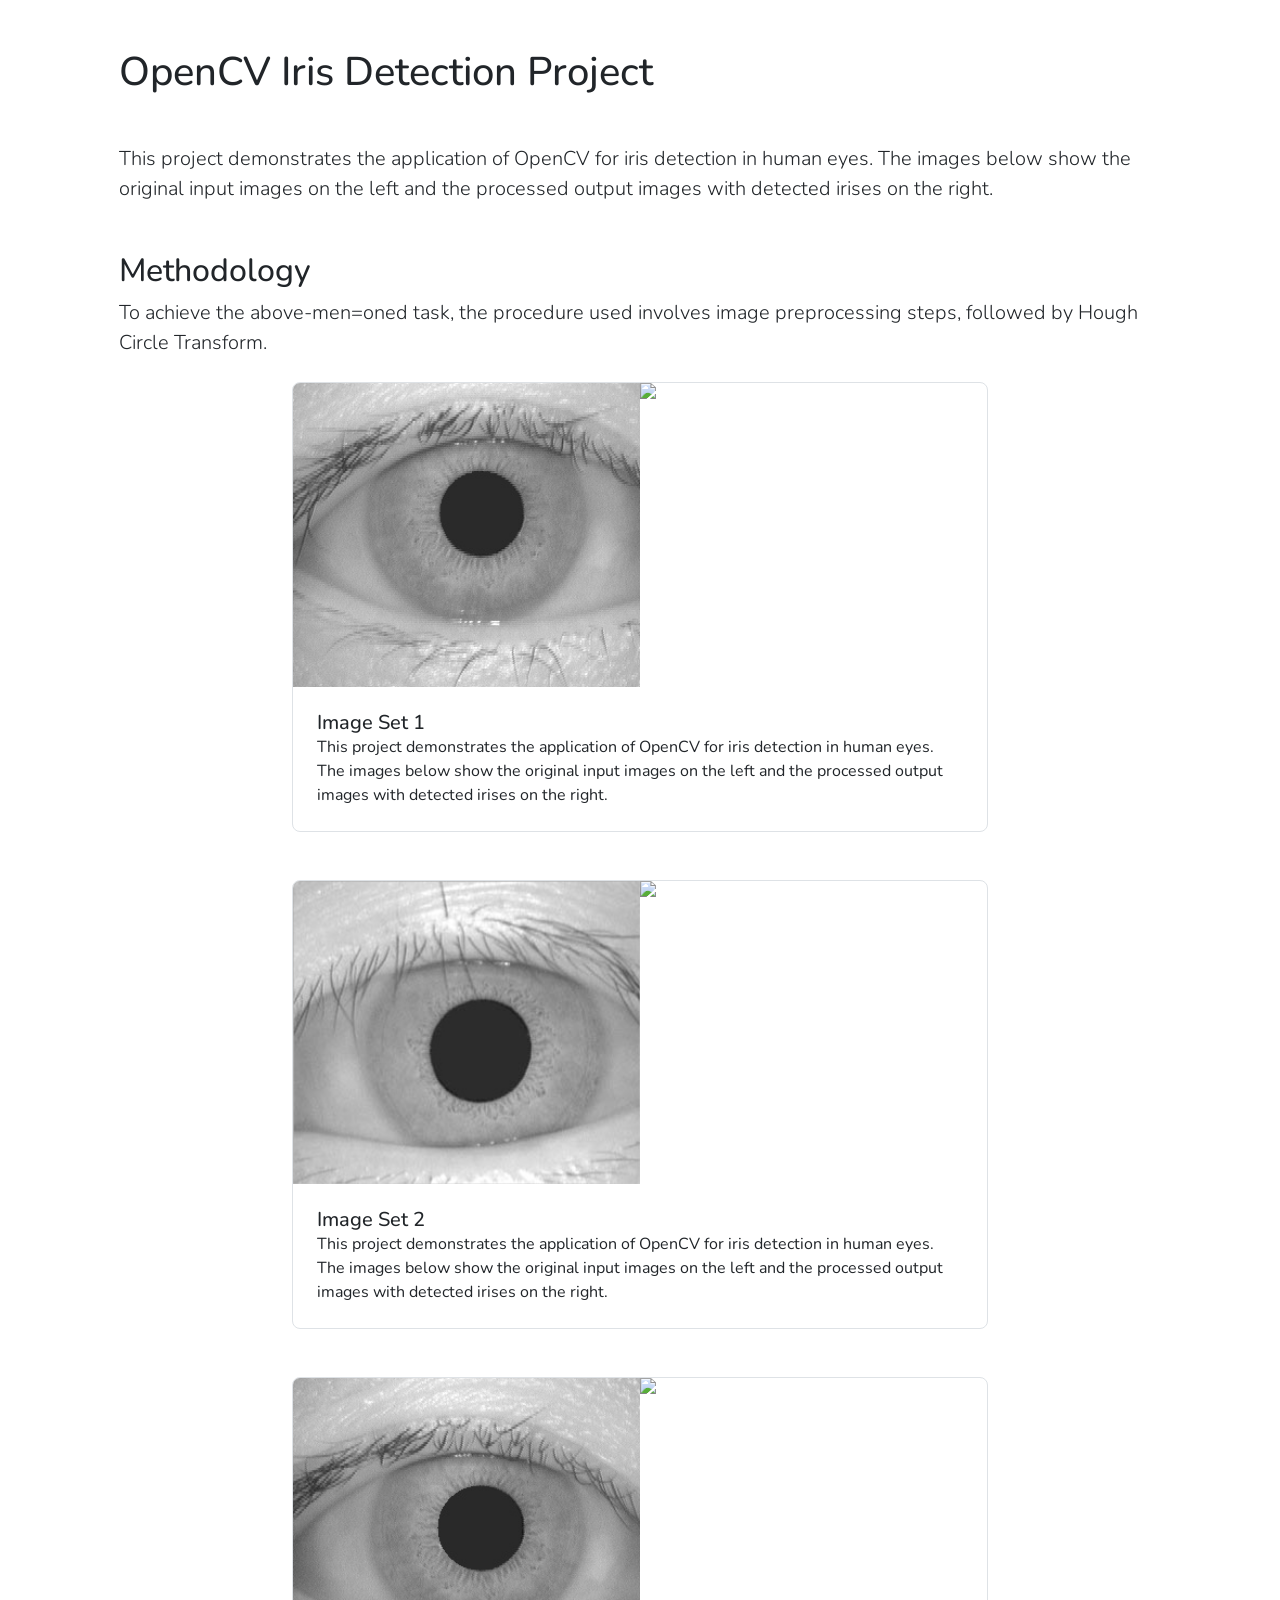
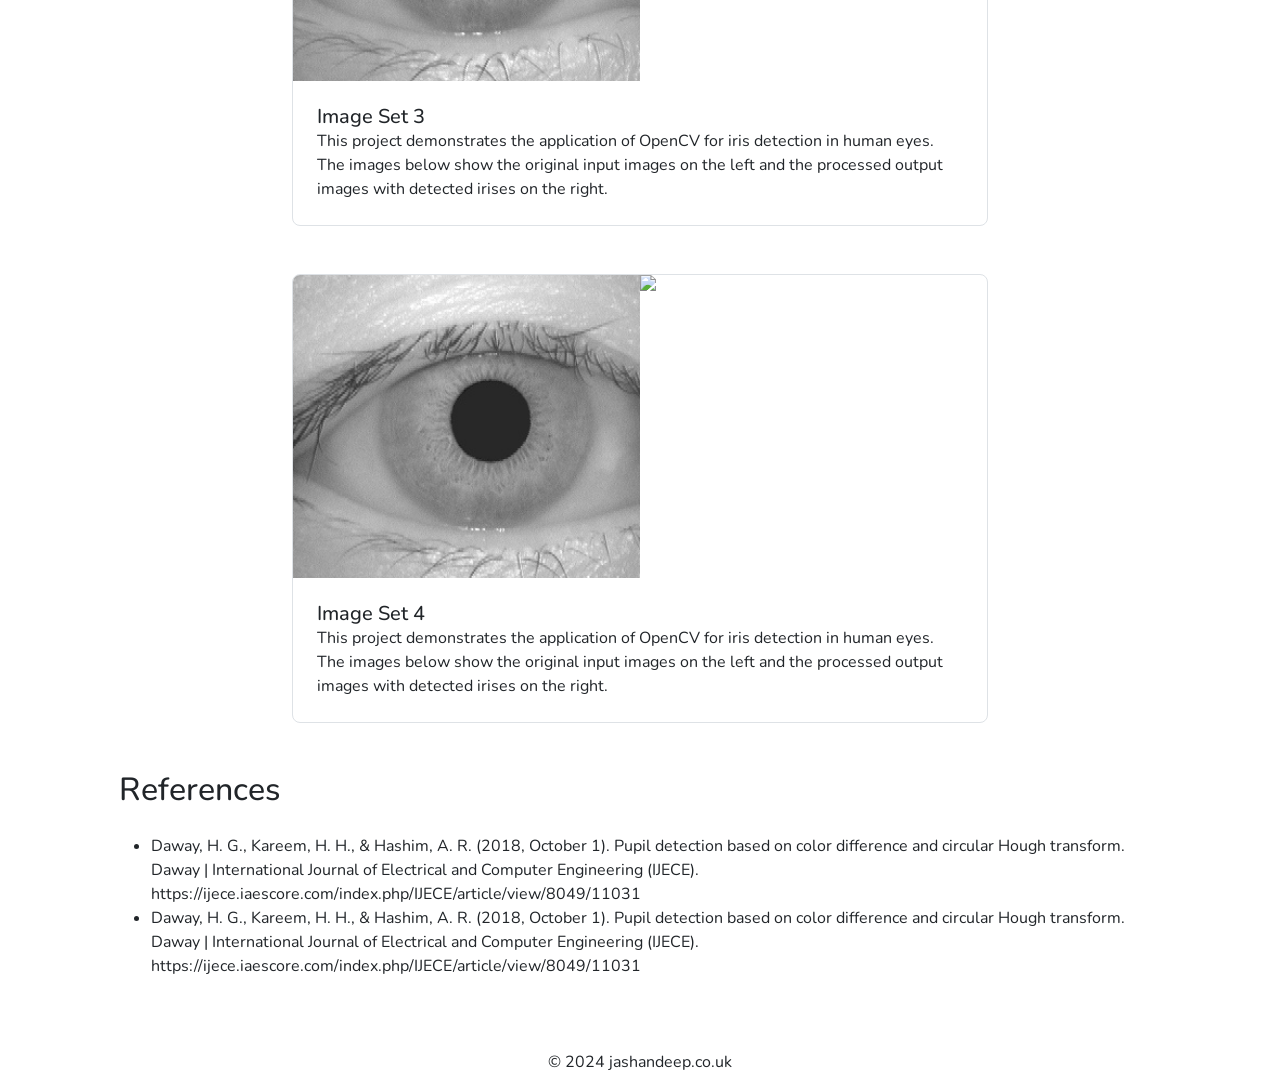
==== Assignment 3/index.html @ 3e19ba74 "k" ====
<!DOCTYPE html>
<html lang="en">
<head>
    <meta charset="UTF-8">
    <meta name="viewport" content="width=device-width, initial-scale=1.0">
    <title>OpenCV Iris Detection Project</title>
    <link href="https://cdn.jsdelivr.net/npm/bootstrap@5.3.0/dist/css/bootstrap.min.css" rel="stylesheet">
    <link rel="stylesheet" href="Code/styles.css">
    </head>
<body class="nunito">
<div class="container col-lg-10 py-5">
        <h1 class="mb-5">OpenCV Iris Detection Project</h1>
        <p class="lead mb-4">
            This project demonstrates the application of OpenCV for iris detection in human eyes. 
            The images below show the original input images on the left and the processed output 
            images with detected irises on the right.
        </p>
        
        
        <h2 class="mt-5 mb-2">Methodology</h2>
        <p class="lead mb-4">
            To achieve the above-men=oned task, the procedure used involves image preprocessing steps, followed
            by Hough Circle Transform.
        </p>
        
        
        <div id='images'><div>
                        <div class="container col-lg-8 border rounded-3 mb-5 overflow-hidden p-0">
                            <div class="d-flex">
                                <img class="img w-50" src="Input_Images/iris4.jpeg">
                                <img class="img w-50" src="Output_Images/iris1_output.jpeg">
                            </div>
                            <div class="card-body p-4">
                                <h5 class="card-title">Image Set 1</h5>
                                <p class="card-text">This project demonstrates the application of OpenCV for iris detection in human eyes. The images below show the original input images on the left and the processed output images with detected irises on the right.</p>
                            </div>
                        </div>
                    </div>
                    <div>
                        <div class="container col-lg-8 border rounded-3 mb-5 overflow-hidden p-0">
                            <div class="d-flex">
                                <img class="img w-50" src="Input_Images/iris3.jpeg">
                                <img class="img w-50" src="Output_Images/iris3_output.jpeg">
                            </div>
                            <div class="card-body p-4">
                                <h5 class="card-title">Image Set 2</h5>
                                <p class="card-text">This project demonstrates the application of OpenCV for iris detection in human eyes. The images below show the original input images on the left and the processed output images with detected irises on the right.</p>
                            </div>
                        </div>
                    </div>
                    <div>
                        <div class="container col-lg-8 border rounded-3 mb-5 overflow-hidden p-0">
                            <div class="d-flex">
                                <img class="img w-50" src="Input_Images/iris2.jpeg">
                                <img class="img w-50" src="Output_Images/iris5_output.jpeg">
                            </div>
                            <div class="card-body p-4">
                                <h5 class="card-title">Image Set 3</h5>
                                <p class="card-text">This project demonstrates the application of OpenCV for iris detection in human eyes. The images below show the original input images on the left and the processed output images with detected irises on the right.</p>
                            </div>
                        </div>
                    </div>
                    <div>
                        <div class="container col-lg-8 border rounded-3 mb-5 overflow-hidden p-0">
                            <div class="d-flex">
                                <img class="img w-50" src="Input_Images/iris1.jpeg">
                                <img class="img w-50" src="Output_Images/iris2_output.jpeg">
                            </div>
                            <div class="card-body p-4">
                                <h5 class="card-title">Image Set 4</h5>
                                <p class="card-text">This project demonstrates the application of OpenCV for iris detection in human eyes. The images below show the original input images on the left and the processed output images with detected irises on the right.</p>
                            </div>
                        </div>
                    </div>
                    </div><script src="Code/createIndexhtml.js"></script>
        
        <h2 class="mb-4">References</h2>
        <ul>
            <li>
                Daway, H. G., Kareem, H. H., & Hashim, A. R. (2018, October 1). Pupil detection based on color
                difference and circular Hough transform. Daway | International Journal of Electrical and Computer
                Engineering (IJECE). https://ijece.iaescore.com/index.php/IJECE/article/view/8049/11031
            </li>
            <li>
                Daway, H. G., Kareem, H. H., & Hashim, A. R. (2018, October 1). Pupil detection based on color
                difference and circular Hough transform. Daway | International Journal of Electrical and Computer
                Engineering (IJECE). https://ijece.iaescore.com/index.php/IJECE/article/view/8049/11031
            </li>
        <ul>
</div>


<script src="https://cdn.jsdelivr.net/npm/bootstrap@5.3.0/dist/js/bootstrap.bundle.min.js"></script>
</body>
</html>
---- Assignment 3/Code/styles.css ----
@import url("https://fonts.googleapis.com/css2?family=Barlow+Condensed:ital,wght@0,100;0,200;0,300;0,400;0,500;0,600;0,700;0,800;0,900;1,100;1,200;1,300;1,400;1,500;1,600;1,700;1,800;1,900&family=Geist+Mono:wght@100..900&family=Mulish:ital,wght@0,200..1000;1,200..1000&family=Nunito:ital,wght@0,200..1000;1,200..1000&family=Open+Sans:ital,wght@0,300..800;1,300..800&family=Raleway:ital,wght@0,100..900;1,100..900&family=Red+Hat+Display:ital,wght@0,300..900;1,300..900&family=Roboto+Condensed:ital,wght@0,100..900;1,100..900&display=swap");
.nunito {
  font-family: "Nunito", sans-serif;
  font-optical-sizing: auto;
  font-weight: 400;
  font-style: normal;
}
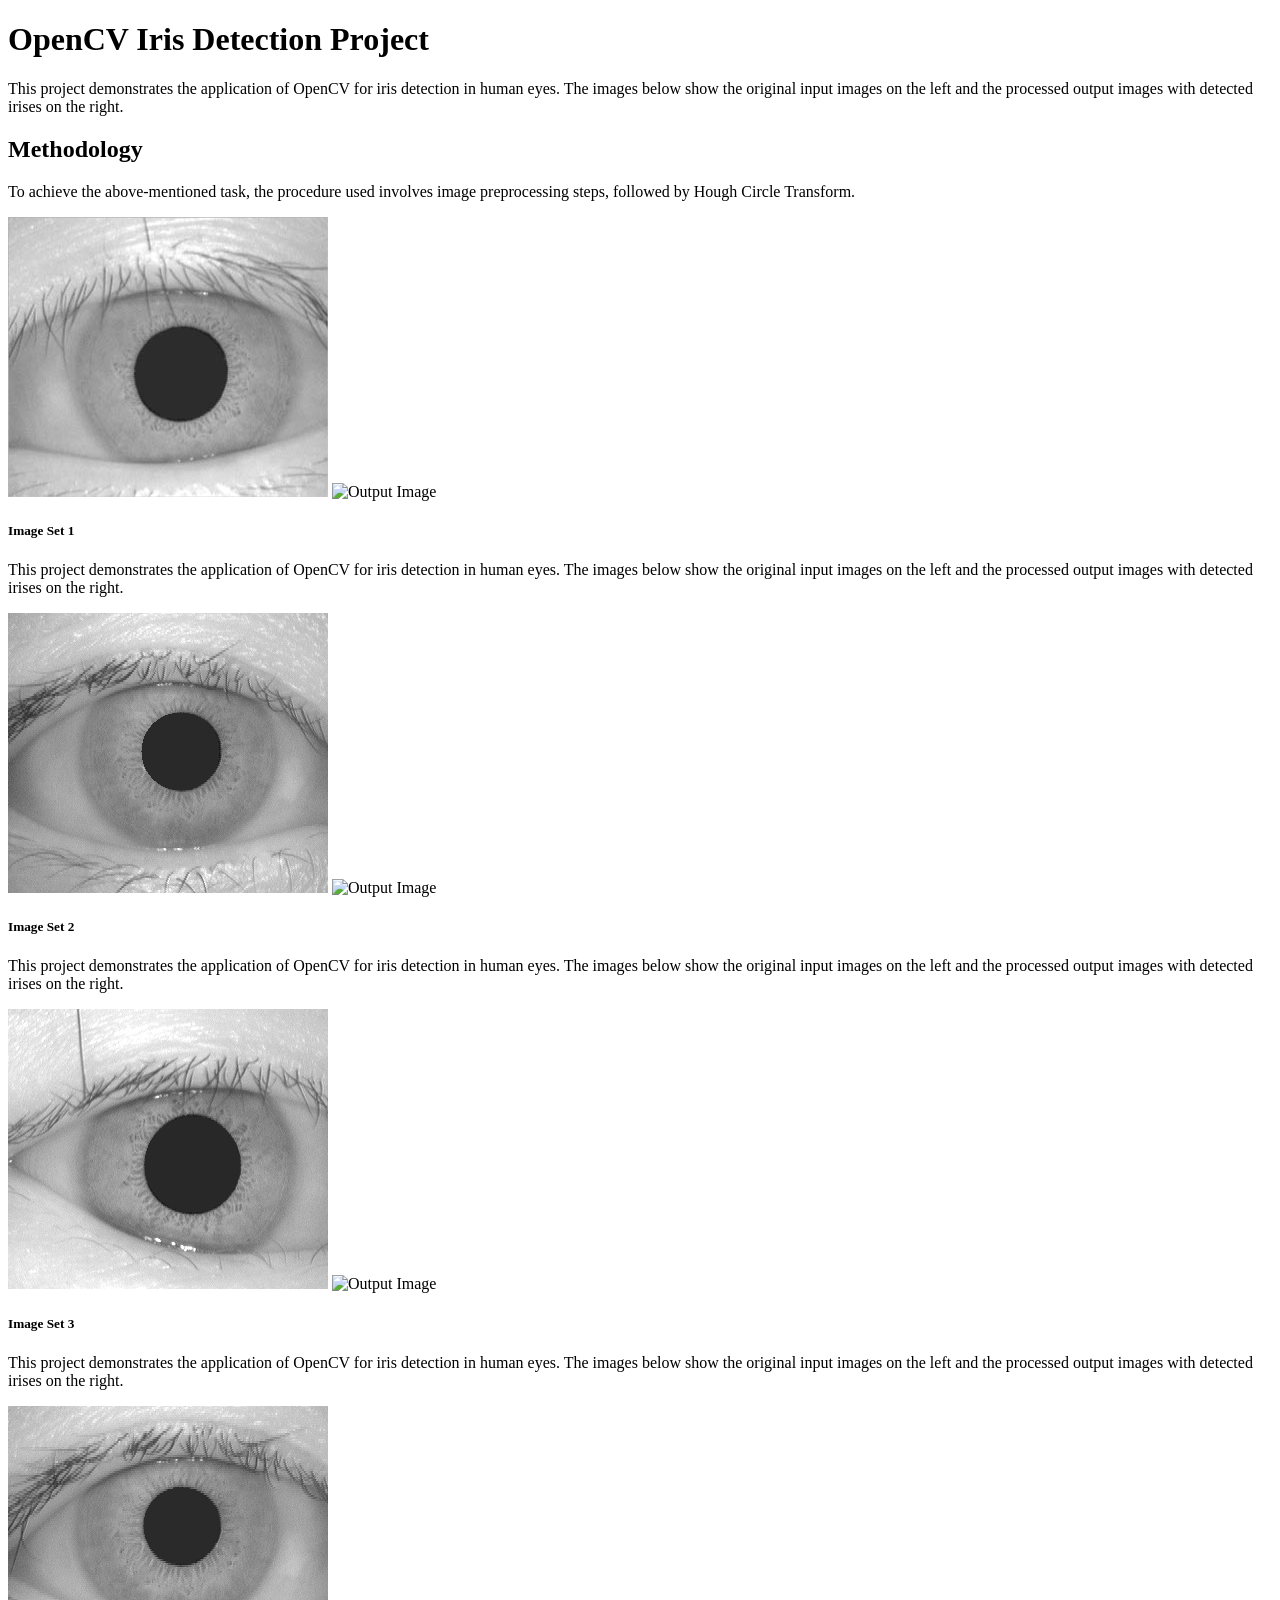
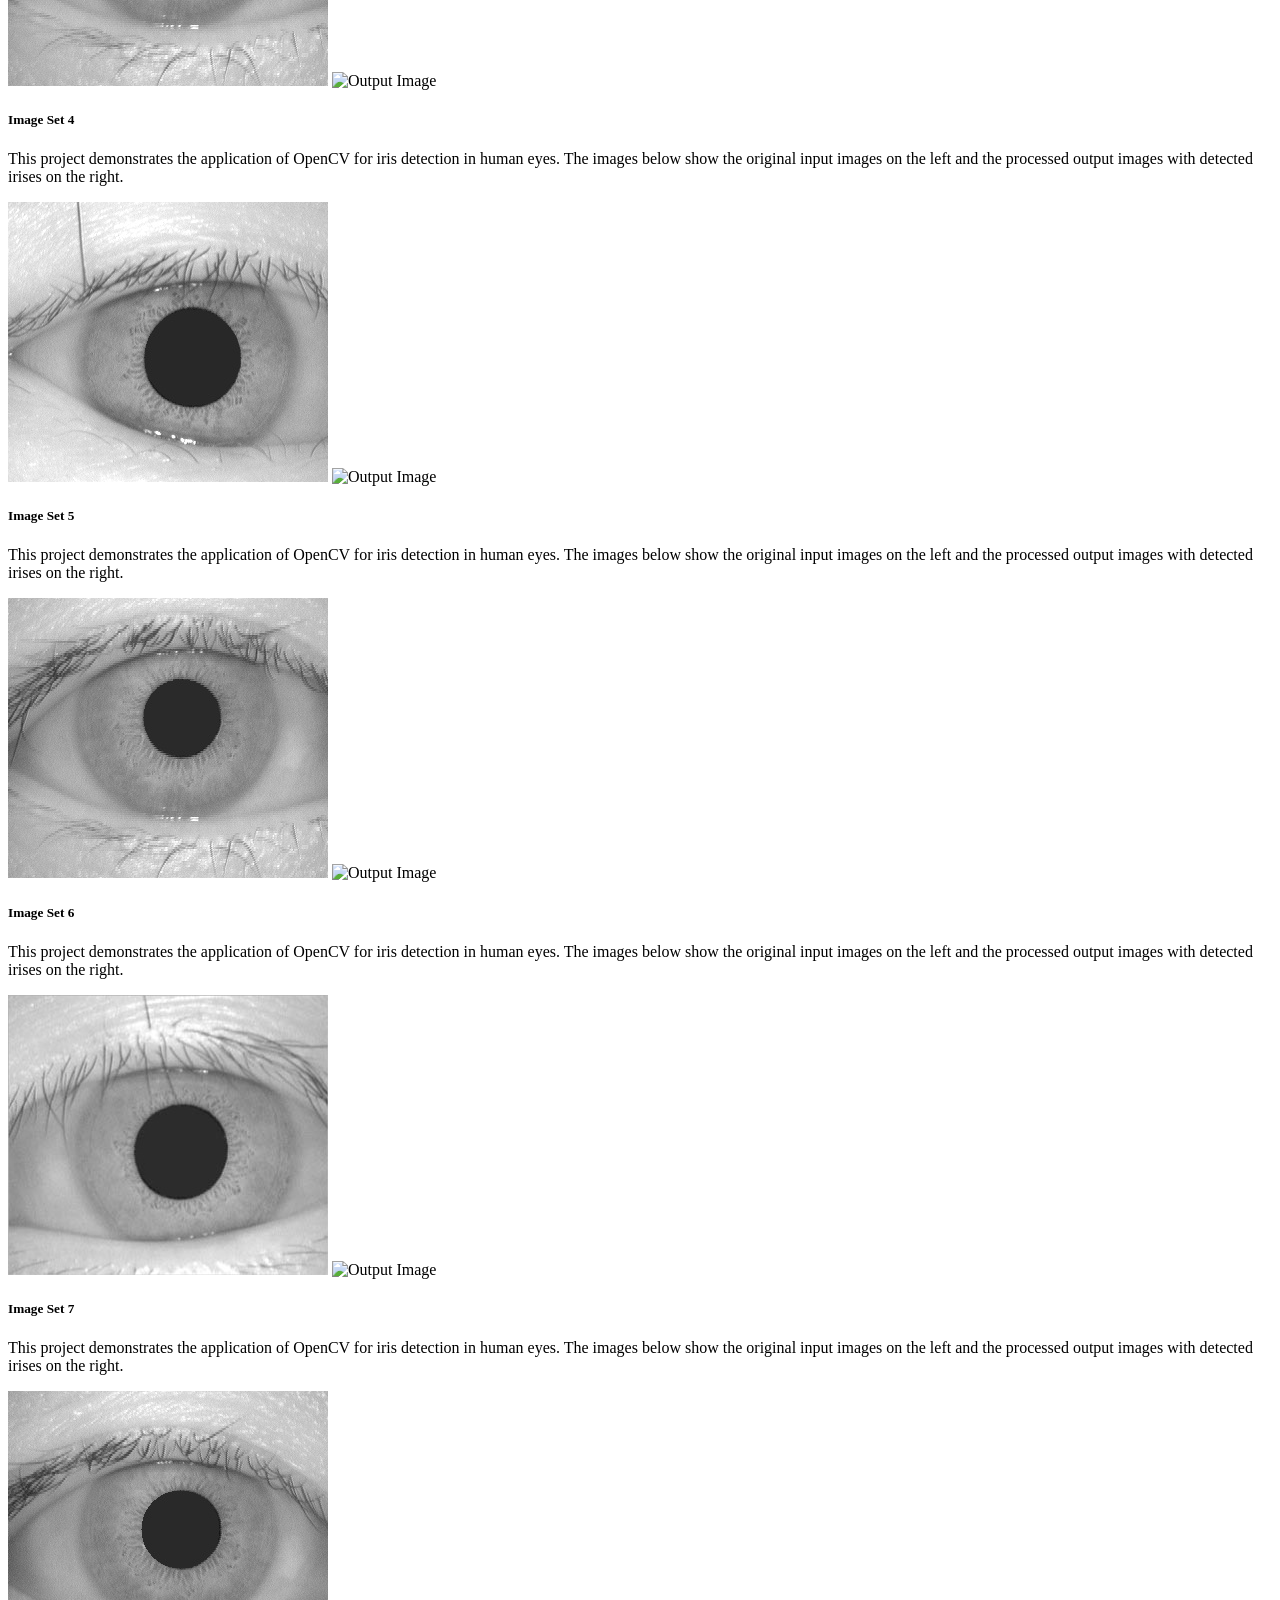
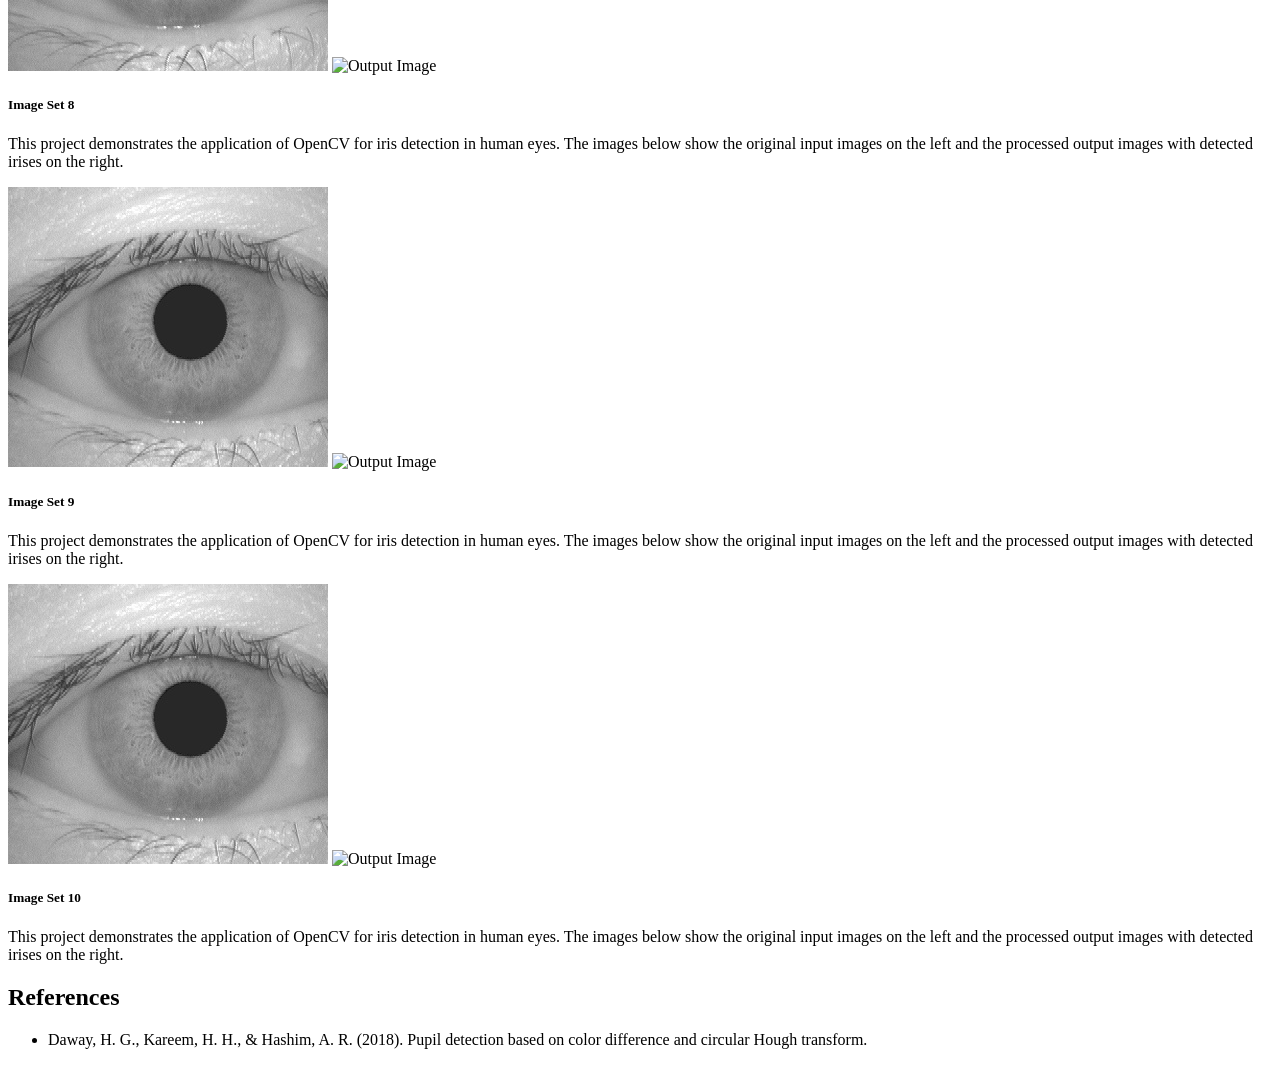
==== commit aa97c42b: ";" ====
--- a/Assignment 3/index.html
+++ b/Assignment 3/index.html
@@ -5,92 +5,200 @@
     <meta charset="UTF-8">
     <meta name="viewport" content="width=device-width, initial-scale=1.0">
     <title>OpenCV Iris Detection Project</title>
-    <link href="https://cdn.jsdelivr.net/npm/bootstrap@5.3.0/dist/css/bootstrap.min.css" rel="stylesheet">
-    <link rel="stylesheet" href="Code/styles.css">
-    </head>
-<body class="nunito">
-<div class="container col-lg-10 py-5">
-        <h1 class="mb-5">OpenCV Iris Detection Project</h1>
-        <p class="lead mb-4">
-            This project demonstrates the application of OpenCV for iris detection in human eyes. 
-            The images below show the original input images on the left and the processed output 
+    <script src="https://cdn.tailwindcss.com"></script>
+    <link rel="stylesheet" href="https://jayd719.github.io/assets/reports/styles.css" />
+</head>
+<body class="bg-gray-100 nunito">
+    <div class="container mx-auto px-4 py-8">
+        <h1 class="text-5xl font-bold mb-6  ">OpenCV Iris Detection Project</h1>
+        <p class="text-lg text-gray-700 mb-6">
+            This project demonstrates the application of OpenCV for iris detection in human eyes.
+            The images below show the original input images on the left and the processed output
             images with detected irises on the right.
         </p>
-        
-        
-        <h2 class="mt-5 mb-2">Methodology</h2>
-        <p class="lead mb-4">
-            To achieve the above-men=oned task, the procedure used involves image preprocessing steps, followed
+        <h2 class="text-2xl font-semibold mb-1">Methodology</h2>
+        <p class="text-md text-gray-700 mb-1">
+            To achieve the above-mentioned task, the procedure used involves image preprocessing steps, followed
             by Hough Circle Transform.
         </p>
-        
-        
-        <div id='images'><div>
-                        <div class="container col-lg-8 border rounded-3 mb-5 overflow-hidden p-0">
-                            <div class="d-flex">
-                                <img class="img w-50" src="Input_Images/iris4.jpeg">
-                                <img class="img w-50" src="Output_Images/iris1_output.jpeg">
-                            </div>
-                            <div class="card-body p-4">
-                                <h5 class="card-title">Image Set 1</h5>
-                                <p class="card-text">This project demonstrates the application of OpenCV for iris detection in human eyes. The images below show the original input images on the left and the processed output images with detected irises on the right.</p>
-                            </div>
-                        </div>
-                    </div>
-                    <div>
-                        <div class="container col-lg-8 border rounded-3 mb-5 overflow-hidden p-0">
-                            <div class="d-flex">
-                                <img class="img w-50" src="Input_Images/iris3.jpeg">
-                                <img class="img w-50" src="Output_Images/iris3_output.jpeg">
-                            </div>
-                            <div class="card-body p-4">
-                                <h5 class="card-title">Image Set 2</h5>
-                                <p class="card-text">This project demonstrates the application of OpenCV for iris detection in human eyes. The images below show the original input images on the left and the processed output images with detected irises on the right.</p>
-                            </div>
-                        </div>
-                    </div>
-                    <div>
-                        <div class="container col-lg-8 border rounded-3 mb-5 overflow-hidden p-0">
-                            <div class="d-flex">
-                                <img class="img w-50" src="Input_Images/iris2.jpeg">
-                                <img class="img w-50" src="Output_Images/iris5_output.jpeg">
-                            </div>
-                            <div class="card-body p-4">
-                                <h5 class="card-title">Image Set 3</h5>
-                                <p class="card-text">This project demonstrates the application of OpenCV for iris detection in human eyes. The images below show the original input images on the left and the processed output images with detected irises on the right.</p>
-                            </div>
-                        </div>
-                    </div>
-                    <div>
-                        <div class="container col-lg-8 border rounded-3 mb-5 overflow-hidden p-0">
-                            <div class="d-flex">
-                                <img class="img w-50" src="Input_Images/iris1.jpeg">
-                                <img class="img w-50" src="Output_Images/iris2_output.jpeg">
-                            </div>
-                            <div class="card-body p-4">
-                                <h5 class="card-title">Image Set 4</h5>
-                                <p class="card-text">This project demonstrates the application of OpenCV for iris detection in human eyes. The images below show the original input images on the left and the processed output images with detected irises on the right.</p>
-                            </div>
-                        </div>
-                    </div>
-                    </div><script src="Code/createIndexhtml.js"></script>
-        
-        <h2 class="mb-4">References</h2>
-        <ul>
+        <div id='images'>
+    <div class="max-w-4xl mx-auto my-6">
+        <div class="bg-white shadow-md rounded overflow-hidden">
+            <div class="flex">
+                <img class="w-1/2 object-cover" src="Input_Images/iris3.jpeg" alt="Input Image">
+                <img class="w-1/2 object-cover" src="Output_Images/iris4_output.jpeg" alt="Output Image">
+            </div>
+            <div class="p-4">
+                <h5 class="text-lg font-semibold">Image Set 1</h5>
+                <p class="text-gray-600 text-sm">
+                    This project demonstrates the application of OpenCV for iris detection in human eyes.
+                    The images below show the original input images on the left and the processed output
+                    images with detected irises on the right.
+                </p>
+            </div>
+        </div>
+    </div>
+    
+    <div class="max-w-4xl mx-auto my-6">
+        <div class="bg-white shadow-md rounded overflow-hidden">
+            <div class="flex">
+                <img class="w-1/2 object-cover" src="Input_Images/iris2.jpeg" alt="Input Image">
+                <img class="w-1/2 object-cover" src="Output_Images/iris4_output.jpeg" alt="Output Image">
+            </div>
+            <div class="p-4">
+                <h5 class="text-lg font-semibold">Image Set 2</h5>
+                <p class="text-gray-600 text-sm">
+                    This project demonstrates the application of OpenCV for iris detection in human eyes.
+                    The images below show the original input images on the left and the processed output
+                    images with detected irises on the right.
+                </p>
+            </div>
+        </div>
+    </div>
+    
+    <div class="max-w-4xl mx-auto my-6">
+        <div class="bg-white shadow-md rounded overflow-hidden">
+            <div class="flex">
+                <img class="w-1/2 object-cover" src="Input_Images/iris5.jpeg" alt="Input Image">
+                <img class="w-1/2 object-cover" src="Output_Images/iris1_output.jpeg" alt="Output Image">
+            </div>
+            <div class="p-4">
+                <h5 class="text-lg font-semibold">Image Set 3</h5>
+                <p class="text-gray-600 text-sm">
+                    This project demonstrates the application of OpenCV for iris detection in human eyes.
+                    The images below show the original input images on the left and the processed output
+                    images with detected irises on the right.
+                </p>
+            </div>
+        </div>
+    </div>
+    
+    <div class="max-w-4xl mx-auto my-6">
+        <div class="bg-white shadow-md rounded overflow-hidden">
+            <div class="flex">
+                <img class="w-1/2 object-cover" src="Input_Images/iris4.jpeg" alt="Input Image">
+                <img class="w-1/2 object-cover" src="Output_Images/iris1_output.jpeg" alt="Output Image">
+            </div>
+            <div class="p-4">
+                <h5 class="text-lg font-semibold">Image Set 4</h5>
+                <p class="text-gray-600 text-sm">
+                    This project demonstrates the application of OpenCV for iris detection in human eyes.
+                    The images below show the original input images on the left and the processed output
+                    images with detected irises on the right.
+                </p>
+            </div>
+        </div>
+    </div>
+    
+    <div class="max-w-4xl mx-auto my-6">
+        <div class="bg-white shadow-md rounded overflow-hidden">
+            <div class="flex">
+                <img class="w-1/2 object-cover" src="Input_Images/iris5.jpeg" alt="Input Image">
+                <img class="w-1/2 object-cover" src="Output_Images/iris2_output.jpeg" alt="Output Image">
+            </div>
+            <div class="p-4">
+                <h5 class="text-lg font-semibold">Image Set 5</h5>
+                <p class="text-gray-600 text-sm">
+                    This project demonstrates the application of OpenCV for iris detection in human eyes.
+                    The images below show the original input images on the left and the processed output
+                    images with detected irises on the right.
+                </p>
+            </div>
+        </div>
+    </div>
+    
+    <div class="max-w-4xl mx-auto my-6">
+        <div class="bg-white shadow-md rounded overflow-hidden">
+            <div class="flex">
+                <img class="w-1/2 object-cover" src="Input_Images/iris4.jpeg" alt="Input Image">
+                <img class="w-1/2 object-cover" src="Output_Images/iris3_output.jpeg" alt="Output Image">
+            </div>
+            <div class="p-4">
+                <h5 class="text-lg font-semibold">Image Set 6</h5>
+                <p class="text-gray-600 text-sm">
+                    This project demonstrates the application of OpenCV for iris detection in human eyes.
+                    The images below show the original input images on the left and the processed output
+                    images with detected irises on the right.
+                </p>
+            </div>
+        </div>
+    </div>
+    
+    <div class="max-w-4xl mx-auto my-6">
+        <div class="bg-white shadow-md rounded overflow-hidden">
+            <div class="flex">
+                <img class="w-1/2 object-cover" src="Input_Images/iris3.jpeg" alt="Input Image">
+                <img class="w-1/2 object-cover" src="Output_Images/iris5_output.jpeg" alt="Output Image">
+            </div>
+            <div class="p-4">
+                <h5 class="text-lg font-semibold">Image Set 7</h5>
+                <p class="text-gray-600 text-sm">
+                    This project demonstrates the application of OpenCV for iris detection in human eyes.
+                    The images below show the original input images on the left and the processed output
+                    images with detected irises on the right.
+                </p>
+            </div>
+        </div>
+    </div>
+    
+    <div class="max-w-4xl mx-auto my-6">
+        <div class="bg-white shadow-md rounded overflow-hidden">
+            <div class="flex">
+                <img class="w-1/2 object-cover" src="Input_Images/iris2.jpeg" alt="Input Image">
+                <img class="w-1/2 object-cover" src="Output_Images/iris5_output.jpeg" alt="Output Image">
+            </div>
+            <div class="p-4">
+                <h5 class="text-lg font-semibold">Image Set 8</h5>
+                <p class="text-gray-600 text-sm">
+                    This project demonstrates the application of OpenCV for iris detection in human eyes.
+                    The images below show the original input images on the left and the processed output
+                    images with detected irises on the right.
+                </p>
+            </div>
+        </div>
+    </div>
+    
+    <div class="max-w-4xl mx-auto my-6">
+        <div class="bg-white shadow-md rounded overflow-hidden">
+            <div class="flex">
+                <img class="w-1/2 object-cover" src="Input_Images/iris1.jpeg" alt="Input Image">
+                <img class="w-1/2 object-cover" src="Output_Images/iris2_output.jpeg" alt="Output Image">
+            </div>
+            <div class="p-4">
+                <h5 class="text-lg font-semibold">Image Set 9</h5>
+                <p class="text-gray-600 text-sm">
+                    This project demonstrates the application of OpenCV for iris detection in human eyes.
+                    The images below show the original input images on the left and the processed output
+                    images with detected irises on the right.
+                </p>
+            </div>
+        </div>
+    </div>
+    
+    <div class="max-w-4xl mx-auto my-6">
+        <div class="bg-white shadow-md rounded overflow-hidden">
+            <div class="flex">
+                <img class="w-1/2 object-cover" src="Input_Images/iris1.jpeg" alt="Input Image">
+                <img class="w-1/2 object-cover" src="Output_Images/iris3_output.jpeg" alt="Output Image">
+            </div>
+            <div class="p-4">
+                <h5 class="text-lg font-semibold">Image Set 10</h5>
+                <p class="text-gray-600 text-sm">
+                    This project demonstrates the application of OpenCV for iris detection in human eyes.
+                    The images below show the original input images on the left and the processed output
+                    images with detected irises on the right.
+                </p>
+            </div>
+        </div>
+    </div>
+    </div><script src="https://jayd719.github.io/assets/reports/createIndexhtml.js"></script>
+        <h2 class="text-2xl font-semibold mt-8 mb-4">References</h2>
+        <ul class="list-disc pl-8 text-gray-700">
             <li>
-                Daway, H. G., Kareem, H. H., & Hashim, A. R. (2018, October 1). Pupil detection based on color
-                difference and circular Hough transform. Daway | International Journal of Electrical and Computer
-                Engineering (IJECE). https://ijece.iaescore.com/index.php/IJECE/article/view/8049/11031
+                Daway, H. G., Kareem, H. H., & Hashim, A. R. (2018). Pupil detection based on color difference 
+                and circular Hough transform.
             </li>
-            <li>
-                Daway, H. G., Kareem, H. H., & Hashim, A. R. (2018, October 1). Pupil detection based on color
-                difference and circular Hough transform. Daway | International Journal of Electrical and Computer
-                Engineering (IJECE). https://ijece.iaescore.com/index.php/IJECE/article/view/8049/11031
-            </li>
-        <ul>
-</div>
-
-
-<script src="https://cdn.jsdelivr.net/npm/bootstrap@5.3.0/dist/js/bootstrap.bundle.min.js"></script>
+        </ul>
+    </div>
 </body>
 </html>
